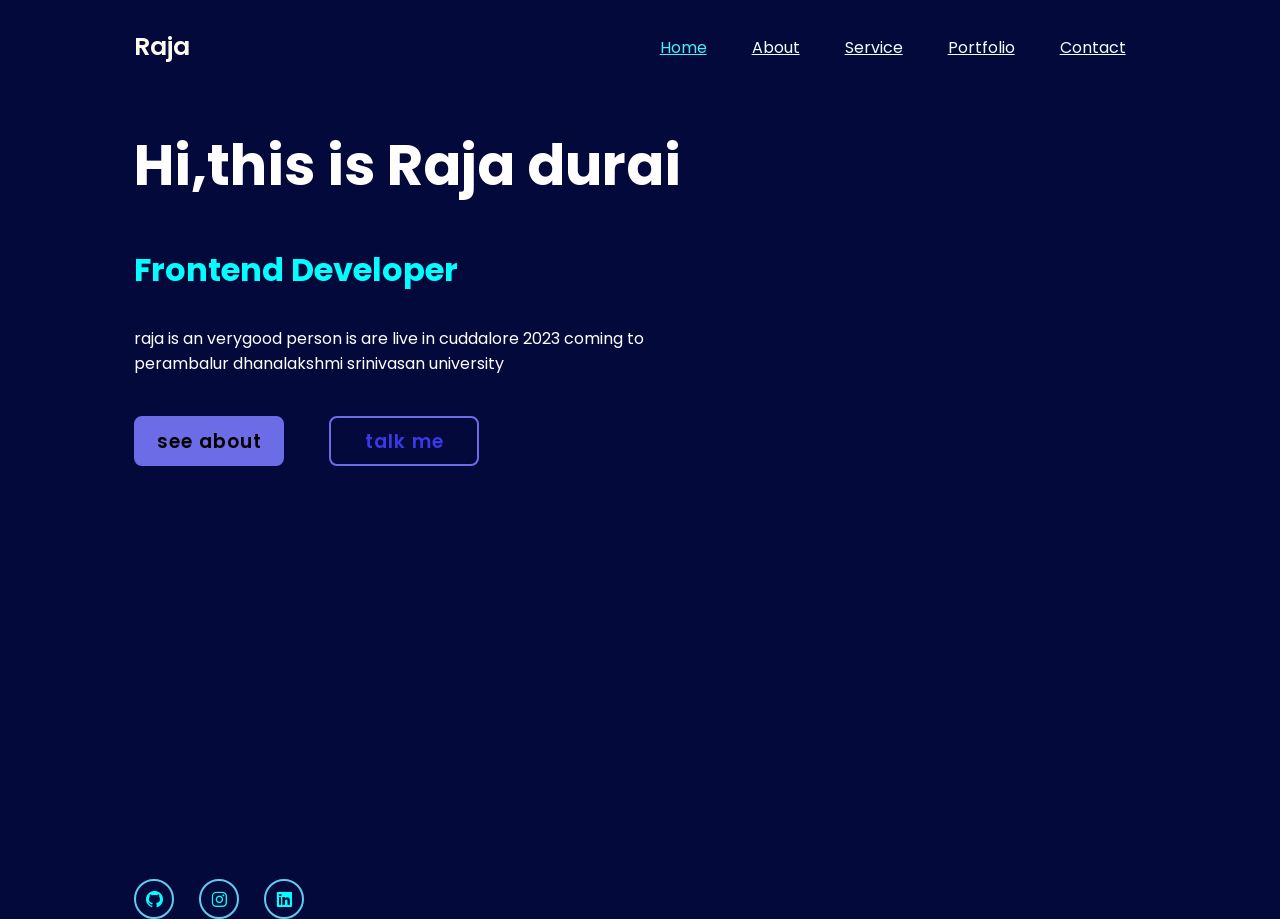
==== index.html @ 4c5440ec "Add files via upload" ====
<html lang="en">
 <head>
    <meta charset="UTF-8">
    <meta name="viewport" content="width=device-width, initial-scale=1.0">
    <title>portfolio</title>
    <link rel="stylesheet" href="style.css">
    <link href='https://unpkg.com/boxicons@2.1.4/css/boxicons.min.css' rel='stylesheet'>
 </head>
 <body>
    <header class="header">
        <a href="" class="logo">Raja</a>
        <nav class="navbar">
            <a href="" class="active">Home</a>
            <a href="" >About</a>
            <a href="">Service</a>
            <a href="">Portfolio</a>
            <a href="">Contact</a>
     </nav>

    </header>
    <section class="home">
        <div class="home-content">
            <h1>Hi,this is Raja durai</h1>
            <h3>Frontend Developer</h3>
            <p>raja is an verygood person is are live in cuddalore 2023 coming to perambalur dhanalakshmi srinivasan university </p>
            <div class="btn-box">
                <a href="">see about</a>
                <a href="">talk me</a>
            </div>


        </div>
        <div class="home-sci">
            <a href=""><i class='bx bxl-github'></i></a>
            <a href="https://www.instagram.com/__ya_its_raja/?utm_source=qr&r=nametag"><i class='bx bxl-instagram'></i></a>
            <a href="http://www.linkedin.com/in/rajadurai-g-666ab4212"><i class='bx bxl-linkedin-square'></i></a>
        </div>
         

         
         

    </section> 
    
    
 </body>
 </html>
---- style.css ----
@import url('https://fonts.googleapis.com/css2?family=Poppins:wght@300;400;500;600;700;800;900&display=swap');
* {
    margin: ;
    padding: ;
    box-sizing: border-box;
    font-family: 'poppins','sans-serif';  
}
 
body{
    background: rgb(4, 9, 59);
    
    color:white 
}
 
.header{
    position:0 ;
    top: 0;
    left: 0;
    width: 100%;
    padding: 20px 10%;
    background: transparent;
    display:flex ;
    justify-content:space-between;
    align-items: center;
    z-index: 100;
}

.logo{
    position: relative;
    font-size: 25px;
    color:floralwhite;
    text-decoration: none;
    font-weight: 600;

}.logo::before{
    content:'' ;
    position:absolute ;
    top:0 ;
    right: 0;
    width: 100%;
    height: 100%;
    background:rgb(4, 9, 59);
    animation:showRight 1s ease forwards ;
    animation-delay: .4s;
}

.navbar a {
    font: size 18px;
    width: 300px; 
    color: azure;
    text-transform: none;
    font-weight: 500px;
    margin:   20px 20px 20px 20px;
    padding-left:1px ;

    transition: .3s;


}
.navbar a:hover,
.navbar a.active {
    color: rgb(75, 237, 248);


} 
.home{
    display: 100vh;
    background-size: cover;
    background-position: center;
    display: flex;
    align-items: center;
    padding: 0 10%;
}
.home-content{
    max-width: 600px; 
    
}
.home-content h1 {
    position: relative;
    font-size:56px ;
    font-weight: 700;
    line-height: 1.2;

}
.home-content h1::before{
    content:'' ;
    position:absolute ;
    top:0 ;
    right: 0;
    width: 100%;
    height: 100%;
    background:rgb(4, 9, 59);
    animation:showRight 1s ease forwards ;
    animation-delay: 1s;
}

.home-content h3{
    position: relative;
    font-size:32px ;
    font-weight: 700;
    color: aqua;

}
.home-content h3::before{
    content:'' ;
    position:absolute ;
    top:0 ;
    right: 0;
    width: 100%;
    height: 100%;
    background:rgb(4, 9, 59);
    animation:showRight 1s ease forwards ;
    animation-delay: 1.3s;
}
.home-content p{
    position: relative;
    font-size:16px ;
    margin: 20px 0 40px;

}
.home-content p::before{
    content:'' ;
    position:absolute ;
    top:0 ;
    right: 0;
    width: 100%;
    height: 100%;
    background:rgb(4, 9, 59);
    animation:showRight 1s ease forwards ;
    animation-delay: 1.6s;
}
.home-content .btn-box{
    position: relative;
    display: flex;
    justify-content: space-between;
    width: 345px;
    height: 50px;
   

}
.home-content .btn-box::before{
    content:'' ;
    position:absolute ;
    top:0 ;
    right: 0;
    width: 100%;
    height: 100%;
    background:rgb(4, 9, 59);
    animation:showRight 1s ease forwards ;
    animation-delay: 1.9s;
    z-index: 2;
}
.btn-box a {
    position: relative;
    display: inline-flex;
    justify-content: center;
    align-items: center;
    width: 150px;
    height: 100%;
    background: rgb(108, 108, 231);
    border:2px solid rgb(108, 108, 231);
    border-radius: 8px;
    font-size: 19px;
    color: black;
    text-decoration:none ;
    font-weight:600 ;
    letter-spacing:1px ;
    z-index: 1;
    overflow: hidden;
    transition:.5s ;


}
.btn-box a:hover{
    color: aqua;
}
.btn-box a:nth-child(2){
    background: transparent;
    color: rgb(57, 57, 231);
}
.btn-box a:nth-child(2):hover{
    color: black;

}
.btn-box a:nth-child(2)::before{
    background: rgb(101, 189, 253);
}

.btn-box a::before{
    content: '';
    position: absolute;
    top:0 ;
    left: 0;
    width:0 ;
    height:100% ;
    background:rgb(141, 154, 253) ;
    z-index -1 ;
}
.btn-box a:hover::before{
    width: 100%;

}
.home-sci{
    position: absolute;
    bottom: -19px;
    width: 170px;
     display: flex;
    justify-content:space-between ;

}
.home-sci::before{
    content:'' ;
    position:absolute ;
    top:0 ;
    right: 0;
    width: 100%;
    height: 100%;
    background:rgb(4, 9, 59);
    animation:showRight 1s ease forwards ;
    animation-delay: 2.5s;
    z-index: 2;
}
.home-sci a {
    position: relative;
    display: inline-flex;
    justify-content: center;
    align-items: center;
    width: 40px;
    height: 40px;
    background: transparent;
    border:2px solid rgb(96, 203, 239) ;
    border-radius: 50%;
    font-size: 20px;
    color: aqua;
    text-decoration: none;
    z-index: 1;
    overflow: hidden;
    transition: .5s;
}
.home-sci a:hover{
    color: black;
}
.home-sci a::before{
    content: '';
    position: absolute;
    top: 0;
    left: 0;
    width:0 ;
    height: 100%;
    background: rgb(0, 191, 255);
    z-index:-1 ;
    transition: 3s;

}
.home-sci a:hover::before{
    width: 100%;
    

}


@keyframes showRight{
    100%{
        width:0 ;
    }

}
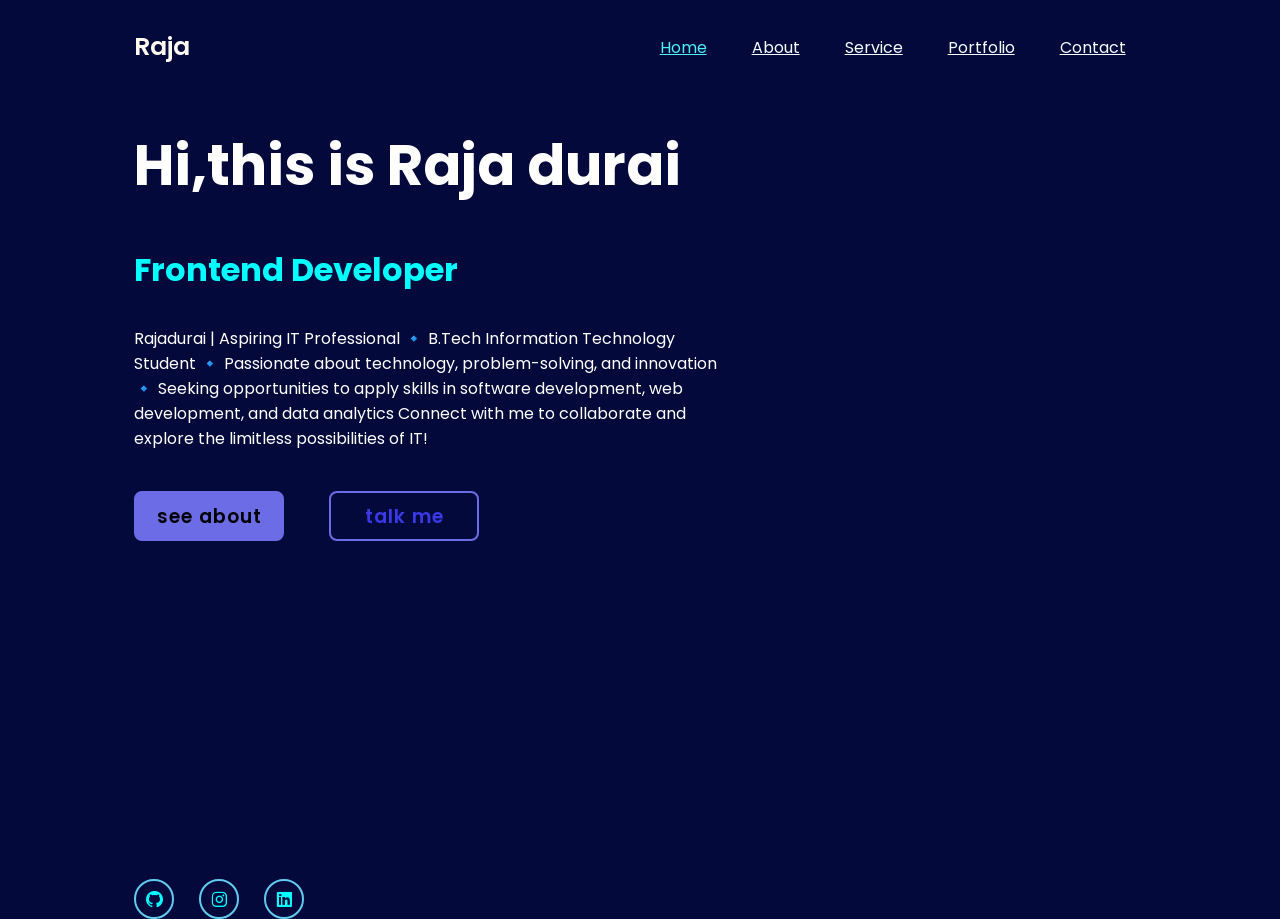
==== commit 4182cac8: "index.html" ====
--- a/index.html
+++ b/index.html
@@ -22,7 +22,9 @@
         <div class="home-content">
             <h1>Hi,this is Raja durai</h1>
             <h3>Frontend Developer</h3>
-            <p>raja is an verygood person is are live in cuddalore 2023 coming to perambalur dhanalakshmi srinivasan university </p>
+            <p>Rajadurai | Aspiring IT Professional 🔹 B.Tech Information Technology Student 🔹 Passionate about technology, problem-solving, and innovation 🔹 Seeking opportunities to apply skills in software development, web development, and data analytics
+
+Connect with me to collaborate and explore the limitless possibilities of IT! </p>
             <div class="btn-box">
                 <a href="">see about</a>
                 <a href="">talk me</a>
@@ -44,4 +46,4 @@
     
     
  </body>
- </html>+ </html>
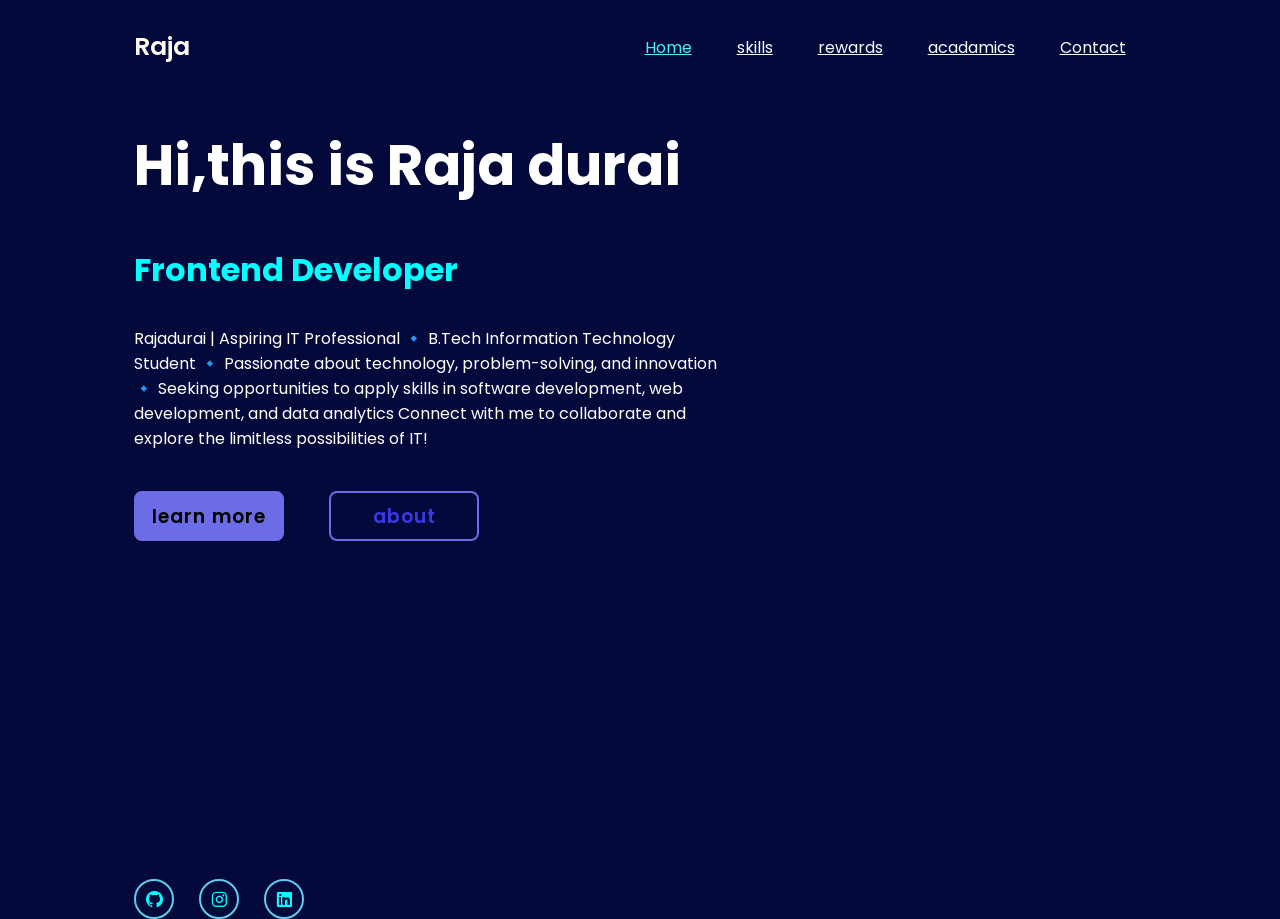
==== commit 4c48dd1b: "yes commit" ====
--- a/index.html
+++ b/index.html
@@ -11,9 +11,9 @@
         <a href="" class="logo">Raja</a>
         <nav class="navbar">
             <a href="" class="active">Home</a>
-            <a href="" >About</a>
-            <a href="">Service</a>
-            <a href="">Portfolio</a>
+            <a href="" >skills</a>
+            <a href="">rewards</a>
+            <a href="">acadamics</a>
             <a href="">Contact</a>
      </nav>
 
@@ -26,8 +26,8 @@
 
 Connect with me to collaborate and explore the limitless possibilities of IT! </p>
             <div class="btn-box">
-                <a href="">see about</a>
-                <a href="">talk me</a>
+                <a href="">learn more</a>
+                <a href="">about</a>
             </div>
 
 
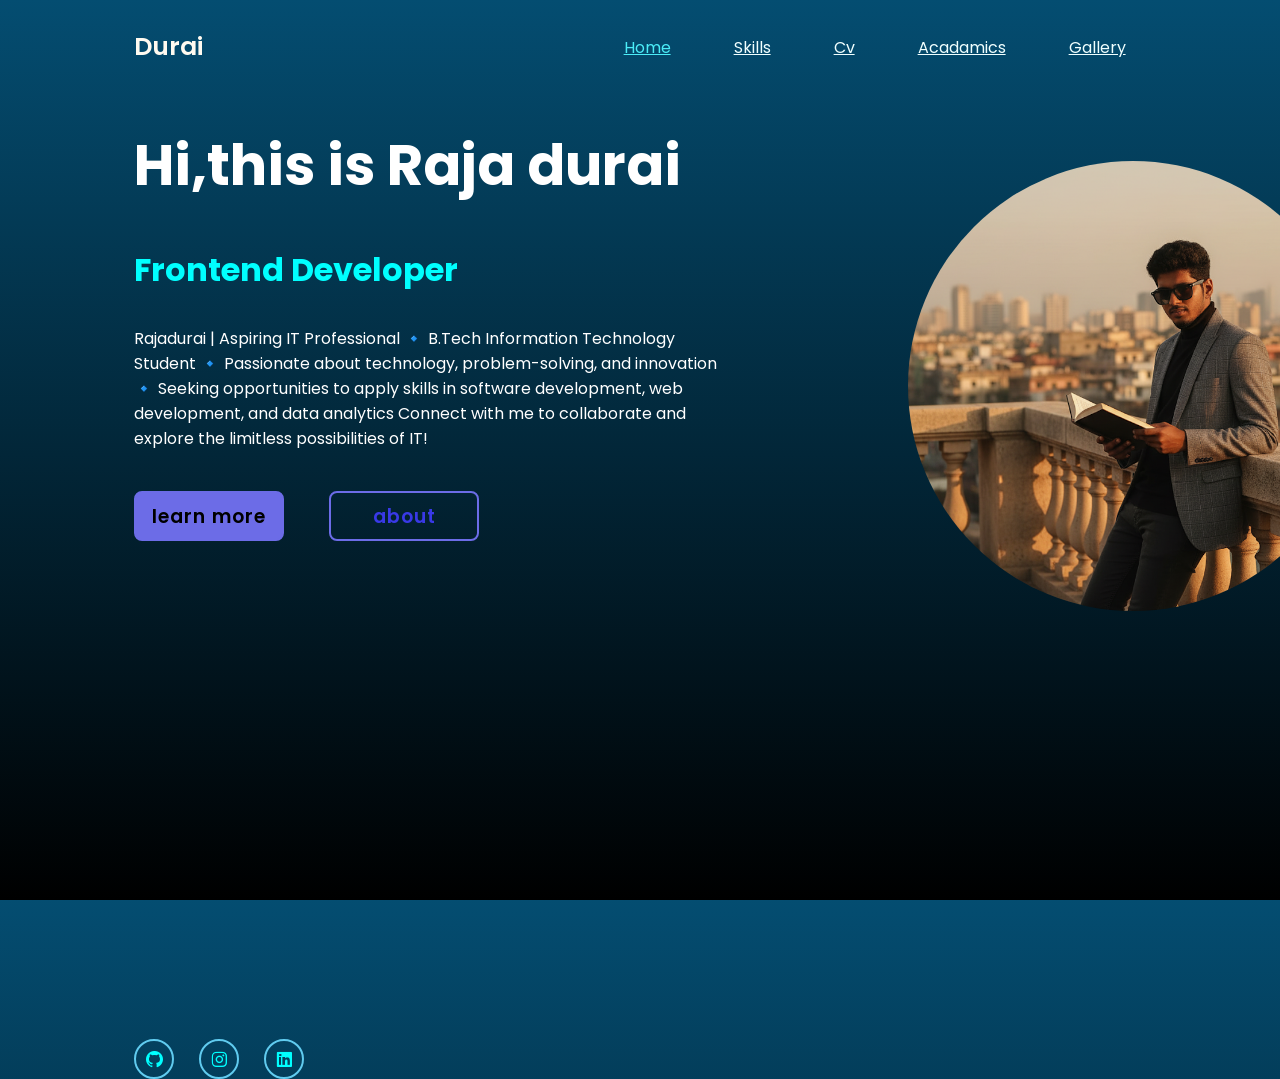
==== commit d61d2208: "Add files via upload" ====
--- a/index.html
+++ b/index.html
@@ -5,45 +5,64 @@
     <title>portfolio</title>
     <link rel="stylesheet" href="style.css">
     <link href='https://unpkg.com/boxicons@2.1.4/css/boxicons.min.css' rel='stylesheet'>
+    <script src="https://code.jquery.com/jquery-3.5.1.slim.min.js" integrity="sha384-DfXdz2htPH0lsSSs5nCTpuj/zy4C+OGpamoFVy38MVBnE+IbbVYUew+OrCXaRkfj" crossorigin="anonymous"></script>
+    <script src="https://cdn.jsdelivr.net/npm/bootstrap@4.5.3/dist/js/bootstrap.bundle.min.js" integrity="sha384-ho+j7jyWK8fNQe+A12Hb8AhRq26LrZ/JpcUGGOn+Y7RsweNrtN/tE3MoK7ZeZDyx" crossorigin="anonymous"></script>
+    <script src="https://code.jquery.com/jquery-3.5.1.slim.min.js" integrity="sha384-DfXdz2htPH0lsSSs5nCTpuj/zy4C+OGpamoFVy38MVBnE+IbbVYUew+OrCXaRkfj" crossorigin="anonymous"></script>
+    <script src="https://cdn.jsdelivr.net/npm/popper.js@1.16.1/dist/umd/popper.min.js" integrity="sha384-9/reFTGAW83EW2RDu2S0VKaIzap3H66lZH81PoYlFhbGU+6BZp6G7niu735Sk7lN" crossorigin="anonymous"></script>
+    <script src="https://cdn.jsdelivr.net/npm/bootstrap@4.5.3/dist/js/bootstrap.min.js" integrity="sha384-w1Q4orYjBQndcko6MimVbzY0tgp4pWB4lZ7lr30WKz0vr/aWKhXdBNmNb5D92v7s" crossorigin="anonymous"></script>
+    
  </head>
  <body>
-    <header class="header">
-        <a href="" class="logo">Raja</a>
-        <nav class="navbar">
-            <a href="" class="active">Home</a>
-            <a href="" >skills</a>
-            <a href="">rewards</a>
-            <a href="">acadamics</a>
-            <a href="">Contact</a>
-     </nav>
+    <div>
+        <header class="header">
+            <a href="WhatsApp Image 2025-06-18 at 11.02.13 PM.jpeg" class="logo"> Durai</a>
+            <nav class="navbar">
+                <a href="" class="active">Home</a>
+                <a href="skills.html" >Skills</a>
+                <a href="cv.html">Cv</a>
+                <a href="acadamic.html">Acadamics</a>
+                <a href="contact.html">Gallery</a>
+        </nav>
 
-    </header>
-    <section class="home">
-        <div class="home-content">
-            <h1>Hi,this is Raja durai</h1>
-            <h3>Frontend Developer</h3>
-            <p>Rajadurai | Aspiring IT Professional 🔹 B.Tech Information Technology Student 🔹 Passionate about technology, problem-solving, and innovation 🔹 Seeking opportunities to apply skills in software development, web development, and data analytics
+        </header>
+        
+        <section class="home">
+            <div class="home-content">
+                <h1>Hi,this is Raja durai</h1>
+                <h3>Frontend Developer</h3>
+                <p>Rajadurai | Aspiring IT Professional 🔹 B.Tech Information Technology Student 🔹 Passionate about technology, problem-solving, and innovation 🔹 Seeking opportunities to apply skills in software development, web development, and data analytics
 
-Connect with me to collaborate and explore the limitless possibilities of IT! </p>
-            <div class="btn-box">
-                <a href="">learn more</a>
-                <a href="">about</a>
-            </div>
+    Connect with me to collaborate and explore the limitless possibilities of IT! </p>
+                <div class="btn-box">
+                    <a href="https://www.w3schools.com/">learn more</a>
+                    <a href="">about</a>
+                </div>
 
 
+            </div>
+            
+            <div class="home-sci">
+                <a href="https://github.com/RAJADURAI-GR"><i class='bx bxl-github'></i></a>
+                <a href="https://www.instagram.com/__ya_its_raja/?utm_source=qr&r=nametag"><i class='bx bxl-instagram'></i></a>
+                <a href="http://www.linkedin.com/in/rajadurai-g-666ab4212"><i class='bx bxl-linkedin-square'></i></a>
+            </div>
         </div>
-        <div class="home-sci">
-            <a href=""><i class='bx bxl-github'></i></a>
-            <a href="https://www.instagram.com/__ya_its_raja/?utm_source=qr&r=nametag"><i class='bx bxl-instagram'></i></a>
-            <a href="http://www.linkedin.com/in/rajadurai-g-666ab4212"><i class='bx bxl-linkedin-square'></i></a>
         </div>
-         
+    </div>
+         <div class="container">
+        <div class="row">
+            <div class="col-12 col-md-6">
+                 <img src="raja.png" alt="Rajadurai Professional">
+            </div>
+    
+                
+        
+            
+            
 
-         
-         
-
-    </section> 
+        </section> 
     
+        
     
  </body>
- </html>
+ </html>
--- a/style.css
+++ b/style.css
@@ -7,10 +7,13 @@
 }
  
 body{
-    background: rgb(4, 9, 59);
+    background-image: linear-gradient(180deg, rgb(4, 77, 113), rgb(0, 0, 0));
     
     color:white 
 }
+
+ 
+
  
 .header{
     position:0 ;
@@ -51,7 +54,7 @@
     text-transform: none;
     font-weight: 500px;
     margin:   20px 20px 20px 20px;
-    padding-left:1px ;
+    padding-left:19px ;
 
     transition: .3s;
 
@@ -193,8 +196,8 @@
     left: 0;
     width:0 ;
     height:100% ;
-    background:rgb(141, 154, 253) ;
-    z-index -1 ;
+    background:rgb(78, 93, 204) ;
+    z-index :-1 ;
 }
 .btn-box a:hover::before{
     width: 100%;
@@ -202,11 +205,12 @@
 }
 .home-sci{
     position: absolute;
-    bottom: -19px;
+    bottom: -179px;
     width: 170px;
      display: flex;
     justify-content:space-between ;
 
+
 }
 .home-sci::before{
     content:'' ;
@@ -215,7 +219,7 @@
     right: 0;
     width: 100%;
     height: 100%;
-    background:rgb(4, 9, 59);
+    background:rgb(1, 2, 10);
     animation:showRight 1s ease forwards ;
     animation-delay: 2.5s;
     z-index: 2;
@@ -257,6 +261,22 @@
     
 
 }
+img{
+      border-radius: 50% 50% 50% 50%; /* oval style */
+      width: 450px;
+      height: 450px;
+      margin-right: 40px; /* add right side gap */
+      margin-left: 900px;
+      margin-top: -380px;
+      object-fit: cover;
+       
+      
+      
+       
+    }
+ 
+
+
 
 
 @keyframes showRight{
